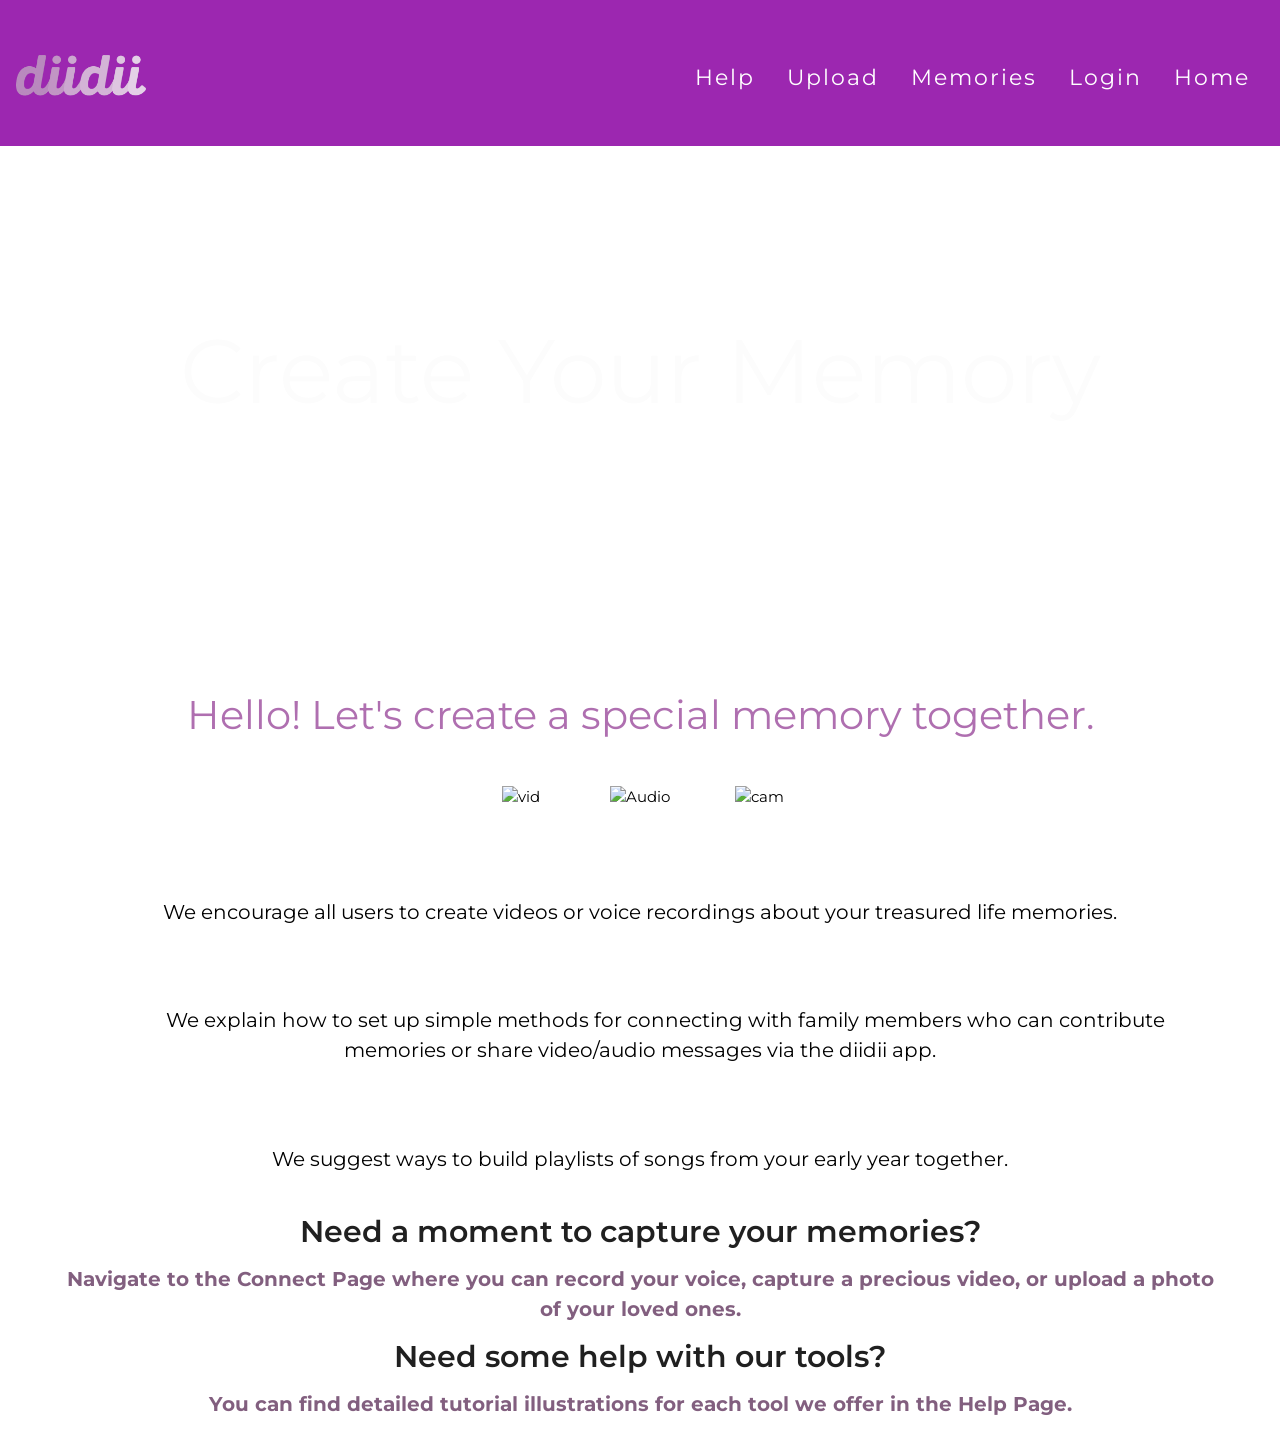
==== index.html @ b02aac6e "Add files via upload" ====
<!DOCTYPE html>
<link rel="stylesheet" href="https://www.w3schools.com/w3css/4/w3.css">
<link rel="stylesheet" href="styleH.css">
<!-- Header Menu of the Page -->

<body> 
    <!-- Top header menu containing logo and Navigation bar a href="#default" class="logo">CompanyLogo</a>--> 
        <!-- Navigation Menu --> 
    
        <div class="w3-top">
            <div class="profile-badge" id="profileBadge">Logged in as <span id="usernameDisplay"></span></div>
            <div class="w3-row w3-padding w3-purple">  
                  <div class = "logo"> 
                      <div id = "logo-img">
                          <img src = "logo_square-removebg-preview copy.png">
                      </div>
                  </div>
              <nav>
                  <a href="help.html">Help</a>
                  <a href="conect.html">Upload</a>
                  <a href="memories.html">Memories</a>
                  <a href="login.html">Login</a>
                  <a href="index.html">Home</a>
              </nav>
            </div>
        </div>

        <script>
            // Include the navbar
            fetch('navbar.html')
                .then(response => response.text())
                .then(data => {
                    document.getElementById('navbar').innerHTML = data;
    
                    // Check if the user is logged in and display the profile badge
                    fetch('/check-login')
                        .then(response => response.json())
                        .then(data => {
                            if (data.loggedIn) {
                                document.getElementById('usernameDisplay').textContent = data.username;
                                document.getElementById('profileBadge').style.display = 'block';
                            }
                        });
                });
        </script>
          
         <div class = "banner-area">
            <h2> Create Your Memory</h2>
        </div>
    <!-- About Container -->
    <div class = "content-area">
        <h2> Hello! Let's create a special memory together.</h2>
    <div class="row">
        <div class="column">
          <img src="https://img.freepik.com/premium-vector/video-camera-icon-isolated-white-background-vector-illustration_736051-747.jpg" alt="vid" style="width:100%">
        </div>
        <div class="column">
          <img src="https://static.vecteezy.com/system/resources/thumbnails/000/420/512/small/Multimedia__28138_29.jpg" alt="Audio" style="width:100%">
        </div>
        <div class="column">
          <img src="https://www.shutterstock.com/image-vector/camera-vector-icon-photo-line-600nw-1044036295.jpg" alt="cam" style="width:100%">
        </div>

    </div>
</div>

<div class = "picture-area">
    <div class = "wrapper"> 
         <h4> Reminisce, <br> </h4> <p1> We encourage all users to create videos or voice recordings about your treasured life memories.</p1>
         <h4>Socialize, <br> </h4>  <p1> &nbsp; &nbsp;  &nbsp; &nbsp; &nbsp;  We explain how to set up simple methods for connecting with family members who can contribute memories  or share video/audio messages via the diidii app.  </p1>
         <h4> & Relax with Music Suggestions! </h4> <p1>  We suggest ways to build playlists of songs from your early year together.</p1>
        </div>
   
        <div class = "background-area">
            <div class = "wrapper">
                   <h1>Need a moment to capture your memories? </h1> 
                    <p> Navigate to the Connect Page where you can record your voice, capture a precious video, or upload a photo of your loved ones. <br> </p>
                    <h2> Need some help with our tools? </h2>
                   <p> You can find detailed tutorial illustrations for each tool we offer in the Help Page.</p> <br>
            </div>
        </div>
        
       
</body>
---- styleH.css ----
@import url('https://fonts.googleapis.com/css2?family=Montserrat:ital,wght@0,100..900;1,100..900&display=swap');
*{
    margin:0;
    padding:0;
}
html {
  scroll-behavior: smooth;
}

/* BODY TEXT*/
body{
    font-family: 'Montserrat';
    text-align: center;
}

.wrapper {
    width: 90%;
    margin: 0 auto;
}
/* header background (i.e. size, color, position) */
header {
    width: 100%;
    height: 100px;
    background:rgb(148, 74, 159);
    position: fixed;
    top: 0px;
}

/* LOGO position on header */
.logo img{
   
     float: left;
    height: 130px;
    width: 130px;
    background: none;
 }
 

 .profile-badge {
  position: fixed;
  top: 10px;
  right: 10px;
  background-color: #6A0DAD;
  color: white;
  padding: 10px 20px;
  border-radius: 20px;
  display: none; /* Hidden by default */
}

/* navigation menu */
nav{
    float:right;
    line-height: 100px;
    padding-top: 20px;
}

/* style each item in menu (font, size, color) */
/* style each item in menu (font, size, color) */
nav a{
  text-decoration:none;
  font-family: 'Montserrat';
  letter-spacing: 2px;
  font-size: 22px;
  color: #fff;
  padding: 28px 14px;
}
/* Change the color of links on hover */
nav a:hover {
    background-color: rgb(222, 222, 222);
    color: rgb(0, 0, 0);
    font-family: 'Montserrat';
    
  }
/* Add picture banner */
  .banner-area{
    background-image: url(https://img.pikbest.com/wp/202343/delicate-pattern-watercolor-painting-on-canvas-abstract-art-with-soft-rose-gradient-and-light-purple-pink-hues-featuring-a-fragment-of-artwork-against-lilac-patterned-texture-backdrop_9941141.jpg!sw800);
    background-size: cover;
    background-position: center;
    height: 70vh;
    position: relative;
  }

  /* Add font size, type, and position for banner-text */
  .banner-area h2 {
    padding-top:23%;
    font-size: 90px;
    font-family:'Montserrat';
    color: rgb(252, 252, 252);
  }
  /* WHITE BACKGROUND UNDER HEADER PICTURE*/
  .content-area{
    position: relative;
    background: white;
    
  }
  .content-area h2{
    font-size: 40px;
    font-family: 'Montserrat';
    color: rgb(175, 111, 176);
    padding-top:35px;
    padding-bottom: 20px;
  }

  .picture-area {
    background-image: url(https://encrypted-tbn3.gstatic.com/images?q=tbn:ANd9GcQp9NOw0DLtUZXFYBihUFN2wVXEkZtXV1WikN2mC8Sk-9XRgC7O);
    background-size: cover;
    position: relative;
    background-position: center;
  }

 

  .picture-area p1 {
      font-size: 20px;
      font-family:'Montserrat';
      font-weight: 400;

  }

  .picture-area h4 {
    font-size: 2.6em;
    font-family: 'Montserrat';
    color: white;
   text-align: center;


  }

  .row {
    display:flex;
    justify-content: center;
  }
  .column {
    float: left;
    width: 9.33%;
    padding: 10px;
  }
  
 /* WHITE BACKGROUND UNDER HEADER PICTURE*/
 .background-area{
  position: relative;
  background-image: url(https://png.pngtree.com/thumb_back/fh260/background/20200923/pngtree-beautiful-elegant-pink-red-purple-watercolor-smudge-background-image_399307.jpg);
  background-size: cover;
  background-position: center;
}

.background-area p{
  font-family: 'Montserrat';
  font-weight: 700;
  font-size: 20px;
  text-align: center;
  color:rgb(130, 95, 127);
  
}
.background-area h1{
  font-size: 30px;
  font-weight:600;
  font-family:'Montserrat';
  color: rgb(32, 32, 32);
  
  padding-top:25px;
}

.background-area h2{
  font-size: 30px;
  font-weight:600;
  color: rgb(32, 32, 32);
  font-family:'Montserrat';
  
}
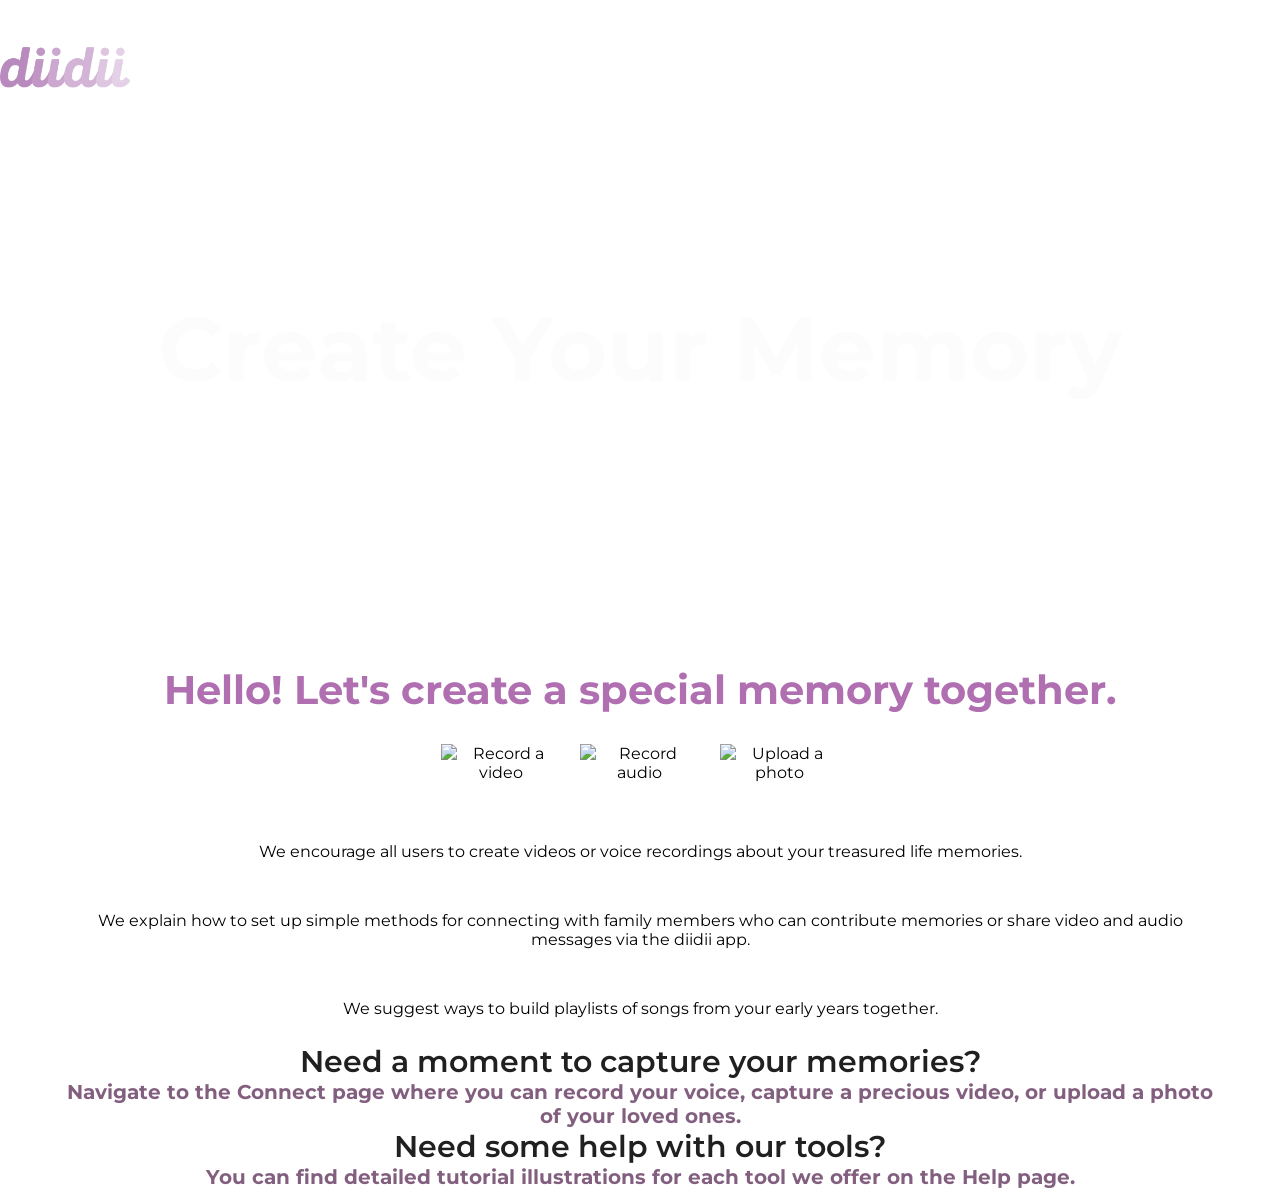
==== commit 0f1c5d94: "Update index.html" ====
--- a/index.html
+++ b/index.html
@@ -1,84 +1,97 @@
 <!DOCTYPE html>
-<link rel="stylesheet" href="https://www.w3schools.com/w3css/4/w3.css">
-<link rel="stylesheet" href="styleH.css">
-<!-- Header Menu of the Page -->
+<html lang="en">
+<head>
+  <meta charset="UTF-8">
+  <meta name="viewport" content="width=device-width, initial-scale=1.0">
+  <title>Create Your Memory — diidii</title>
+  <link rel="stylesheet" href="styleH.css">
+</head>
+<body>
 
-<body> 
-    <!-- Top header menu containing logo and Navigation bar a href="#default" class="logo">CompanyLogo</a>--> 
-        <!-- Navigation Menu --> 
-    
-        <div class="w3-top">
-            <div class="profile-badge" id="profileBadge">Logged in as <span id="usernameDisplay"></span></div>
-            <div class="w3-row w3-padding w3-purple">  
-                  <div class = "logo"> 
-                      <div id = "logo-img">
-                          <img src = "logo_square-removebg-preview copy.png">
-                      </div>
-                  </div>
-              <nav>
-                  <a href="help.html">Help</a>
-                  <a href="conect.html">Upload</a>
-                  <a href="memories.html">Memories</a>
-                  <a href="login.html">Login</a>
-                  <a href="index.html">Home</a>
-              </nav>
-            </div>
+  <!-- Top header: logo + nav -->
+  <div class="w3-top">
+    <div class="profile-badge" id="profileBadge">Logged in as <span id="usernameDisplay"></span></div>
+    <div class="w3-row w3-padding">
+      <div class="logo">
+        <div id="logo-img">
+          <img src="logo_square-removebg-preview copy.png" alt="diidii logo">
         </div>
+      </div>
+      <nav>
+        <a href="help.html">Help</a>
+        <a href="conect.html">Upload</a>
+        <a href="memories.html">Memories</a>
+        <a href="login.html">Login</a>
+        <a href="index.html">Home</a>
+      </nav>
+    </div>
+  </div>
 
-        <script>
-            // Include the navbar
-            fetch('navbar.html')
-                .then(response => response.text())
-                .then(data => {
-                    document.getElementById('navbar').innerHTML = data;
-    
-                    // Check if the user is logged in and display the profile badge
-                    fetch('/check-login')
-                        .then(response => response.json())
-                        .then(data => {
-                            if (data.loggedIn) {
-                                document.getElementById('usernameDisplay').textContent = data.username;
-                                document.getElementById('profileBadge').style.display = 'block';
-                            }
-                        });
-                });
-        </script>
-          
-         <div class = "banner-area">
-            <h2> Create Your Memory</h2>
-        </div>
-    <!-- About Container -->
-    <div class = "content-area">
-        <h2> Hello! Let's create a special memory together.</h2>
+  <script>
+    fetch('navbar.html')
+      .then(response => response.text())
+      .then(data => {
+        document.getElementById('navbar').innerHTML = data;
+
+        fetch('/check-login')
+          .then(response => response.json())
+          .then(data => {
+            if (data.loggedIn) {
+              document.getElementById('usernameDisplay').textContent = data.username;
+              document.getElementById('profileBadge').style.display = 'block';
+            }
+          });
+      });
+  </script>
+
+  <!-- Banner -->
+  <div class="banner-area">
+    <h2>Create Your Memory</h2>
+  </div>
+
+  <!-- Intro -->
+  <div class="content-area">
+    <h2>Hello! Let's create a special memory together.</h2>
     <div class="row">
-        <div class="column">
-          <img src="https://img.freepik.com/premium-vector/video-camera-icon-isolated-white-background-vector-illustration_736051-747.jpg" alt="vid" style="width:100%">
-        </div>
-        <div class="column">
-          <img src="https://static.vecteezy.com/system/resources/thumbnails/000/420/512/small/Multimedia__28138_29.jpg" alt="Audio" style="width:100%">
-        </div>
-        <div class="column">
-          <img src="https://www.shutterstock.com/image-vector/camera-vector-icon-photo-line-600nw-1044036295.jpg" alt="cam" style="width:100%">
-        </div>
+      <div class="column">
+        <img src="https://img.freepik.com/premium-vector/video-camera-icon-isolated-white-background-vector-illustration_736051-747.jpg" alt="Record a video">
+      </div>
+      <div class="column">
+        <img src="https://static.vecteezy.com/system/resources/thumbnails/000/420/512/small/Multimedia__28138_29.jpg" alt="Record audio">
+      </div>
+      <div class="column">
+        <img src="https://www.shutterstock.com/image-vector/camera-vector-icon-photo-line-600nw-1044036295.jpg" alt="Upload a photo">
+      </div>
+    </div>
+  </div>
 
+  <!-- Feature explainer -->
+  <div class="picture-area">
+    <div class="wrapper">
+      <div>
+        <h4>Reminisce</h4>
+        <p>We encourage all users to create videos or voice recordings about your treasured life memories.</p>
+      </div>
+      <div>
+        <h4>Socialize</h4>
+        <p>We explain how to set up simple methods for connecting with family members who can contribute memories or share video and audio messages via the diidii app.</p>
+      </div>
+      <div>
+        <h4>Relax with Music Suggestions</h4>
+        <p>We suggest ways to build playlists of songs from your early years together.</p>
+      </div>
     </div>
-</div>
+  </div>
 
-<div class = "picture-area">
-    <div class = "wrapper"> 
-         <h4> Reminisce, <br> </h4> <p1> We encourage all users to create videos or voice recordings about your treasured life memories.</p1>
-         <h4>Socialize, <br> </h4>  <p1> &nbsp; &nbsp;  &nbsp; &nbsp; &nbsp;  We explain how to set up simple methods for connecting with family members who can contribute memories  or share video/audio messages via the diidii app.  </p1>
-         <h4> & Relax with Music Suggestions! </h4> <p1>  We suggest ways to build playlists of songs from your early year together.</p1>
-        </div>
-   
-        <div class = "background-area">
-            <div class = "wrapper">
-                   <h1>Need a moment to capture your memories? </h1> 
-                    <p> Navigate to the Connect Page where you can record your voice, capture a precious video, or upload a photo of your loved ones. <br> </p>
-                    <h2> Need some help with our tools? </h2>
-                   <p> You can find detailed tutorial illustrations for each tool we offer in the Help Page.</p> <br>
-            </div>
-        </div>
-        
-       
-</body>+  <!-- CTA -->
+  <div class="background-area">
+    <div class="wrapper">
+      <h1>Need a moment to capture your memories?</h1>
+      <p>Navigate to the Connect page where you can record your voice, capture a precious video, or upload a photo of your loved ones.</p>
+      <h2>Need some help with our tools?</h2>
+      <p>You can find detailed tutorial illustrations for each tool we offer on the Help page.</p>
+    </div>
+  </div>
+
+</body>
+</html>
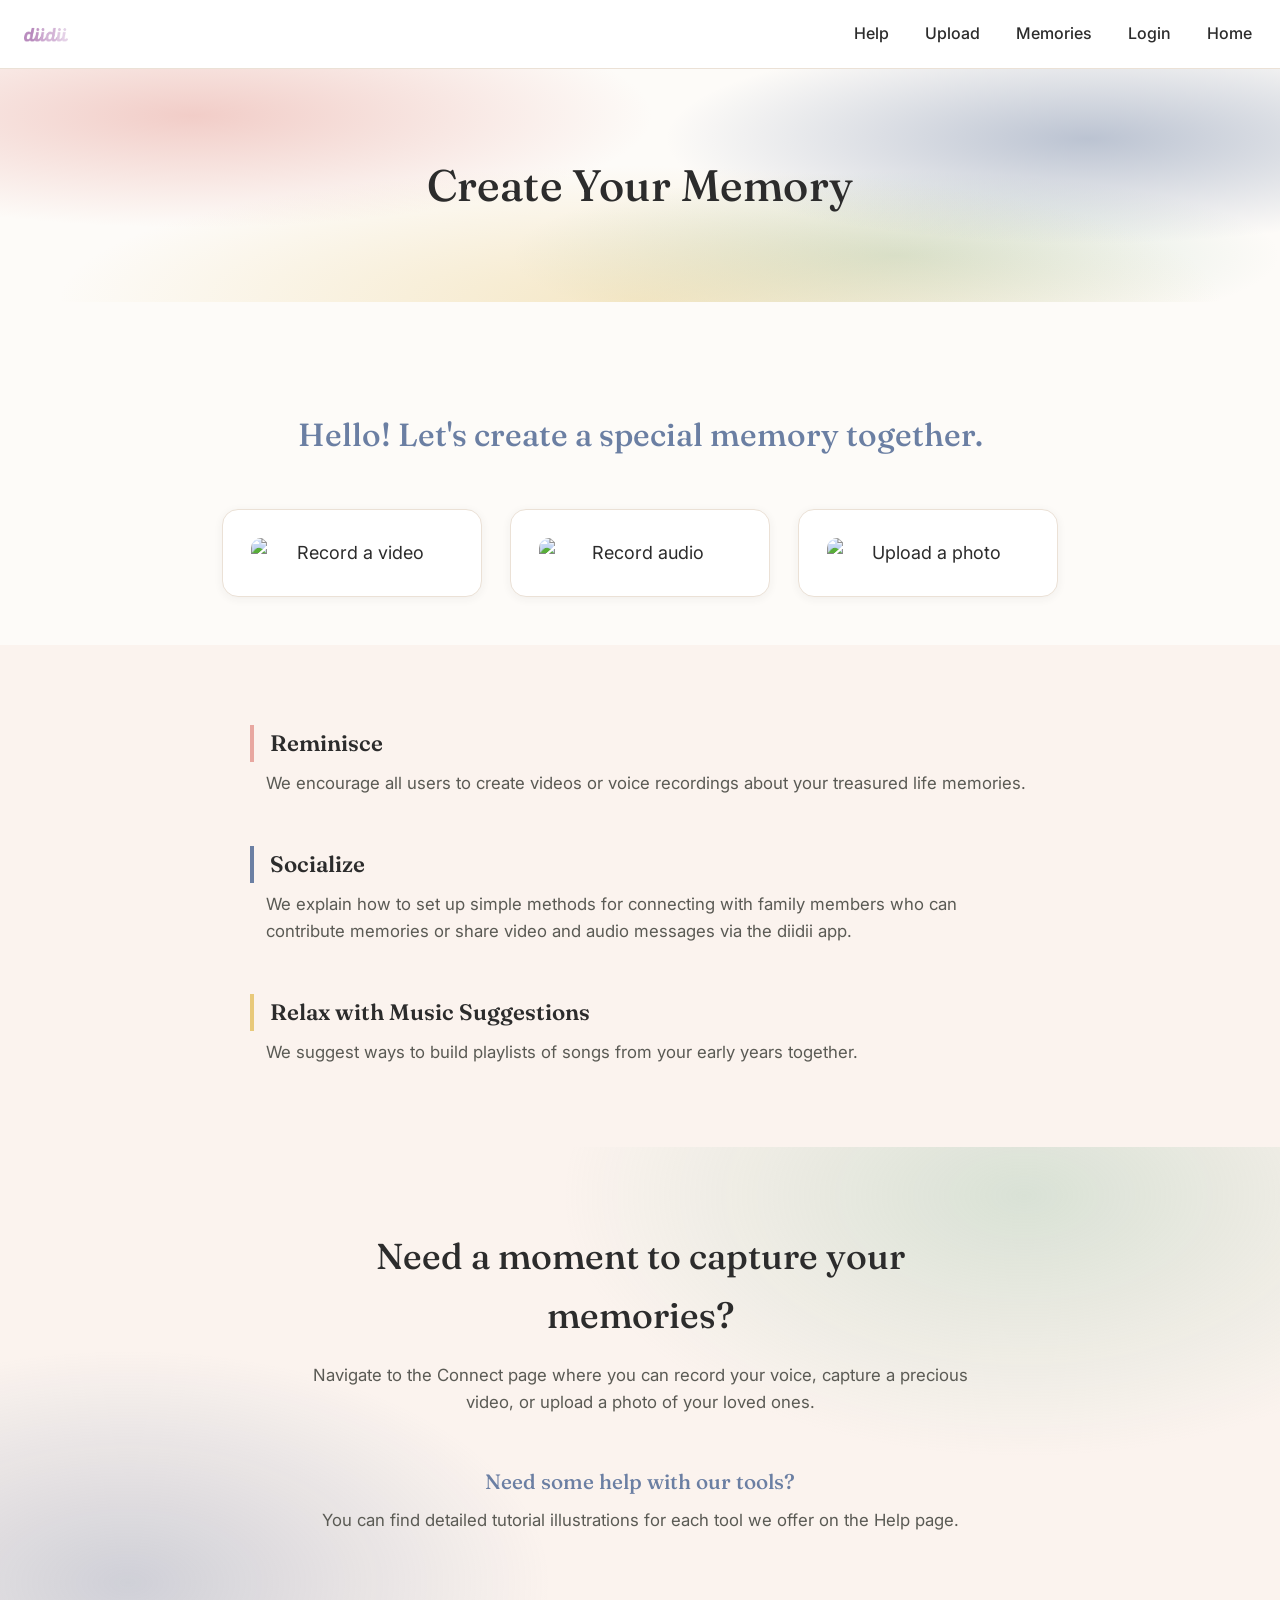
==== commit 3a1a1c5d: "Update index.html" ====
--- a/index.html
+++ b/index.html
@@ -88,7 +88,7 @@
     <div class="wrapper">
       <h1>Need a moment to capture your memories?</h1>
       <p>Navigate to the Connect page where you can record your voice, capture a precious video, or upload a photo of your loved ones.</p>
-      <h2>Need some help with our tools?</h2>
+      <h2>Need some help with our tools?</h1>
       <p>You can find detailed tutorial illustrations for each tool we offer on the Help page.</p>
     </div>
   </div>
--- a/styleH.css
+++ b/styleH.css
@@ -1,170 +1,282 @@
-@import url('https://fonts.googleapis.com/css2?family=Montserrat:ital,wght@0,100..900;1,100..900&display=swap');
-*{
-    margin:0;
-    padding:0;
-}
-html {
-  scroll-behavior: smooth;
-}
-
-/* BODY TEXT*/
-body{
-    font-family: 'Montserrat';
-    text-align: center;
-}
-
-.wrapper {
-    width: 90%;
-    margin: 0 auto;
-}
-/* header background (i.e. size, color, position) */
-header {
-    width: 100%;
-    height: 100px;
-    background:rgb(148, 74, 159);
-    position: fixed;
-    top: 0px;
-}
-
-/* LOGO position on header */
-.logo img{
-   
-     float: left;
-    height: 130px;
-    width: 130px;
-    background: none;
- }
- 
-
- .profile-badge {
-  position: fixed;
-  top: 10px;
-  right: 10px;
-  background-color: #6A0DAD;
-  color: white;
-  padding: 10px 20px;
-  border-radius: 20px;
-  display: none; /* Hidden by default */
-}
-
-/* navigation menu */
-nav{
-    float:right;
-    line-height: 100px;
-    padding-top: 20px;
-}
-
-/* style each item in menu (font, size, color) */
-/* style each item in menu (font, size, color) */
-nav a{
-  text-decoration:none;
-  font-family: 'Montserrat';
-  letter-spacing: 2px;
-  font-size: 22px;
-  color: #fff;
-  padding: 28px 14px;
-}
-/* Change the color of links on hover */
-nav a:hover {
-    background-color: rgb(222, 222, 222);
-    color: rgb(0, 0, 0);
-    font-family: 'Montserrat';
-    
-  }
-/* Add picture banner */
-  .banner-area{
-    background-image: url(https://img.pikbest.com/wp/202343/delicate-pattern-watercolor-painting-on-canvas-abstract-art-with-soft-rose-gradient-and-light-purple-pink-hues-featuring-a-fragment-of-artwork-against-lilac-patterned-texture-backdrop_9941141.jpg!sw800);
-    background-size: cover;
-    background-position: center;
-    height: 70vh;
-    position: relative;
-  }
-
-  /* Add font size, type, and position for banner-text */
-  .banner-area h2 {
-    padding-top:23%;
-    font-size: 90px;
-    font-family:'Montserrat';
-    color: rgb(252, 252, 252);
-  }
-  /* WHITE BACKGROUND UNDER HEADER PICTURE*/
-  .content-area{
-    position: relative;
-    background: white;
-    
-  }
-  .content-area h2{
-    font-size: 40px;
-    font-family: 'Montserrat';
-    color: rgb(175, 111, 176);
-    padding-top:35px;
-    padding-bottom: 20px;
-  }
-
-  .picture-area {
-    background-image: url(https://encrypted-tbn3.gstatic.com/images?q=tbn:ANd9GcQp9NOw0DLtUZXFYBihUFN2wVXEkZtXV1WikN2mC8Sk-9XRgC7O);
-    background-size: cover;
-    position: relative;
-    background-position: center;
-  }
-
- 
-
-  .picture-area p1 {
-      font-size: 20px;
-      font-family:'Montserrat';
-      font-weight: 400;
-
-  }
-
-  .picture-area h4 {
-    font-size: 2.6em;
-    font-family: 'Montserrat';
-    color: white;
-   text-align: center;
-
-
-  }
-
-  .row {
-    display:flex;
+/* ============================================
+   diidii — Memory Page Styles
+   Warm, calm, family-friendly, dementia-care aware
+   ============================================ */
+
+@import url('https://fonts.googleapis.com/css2?family=Fraunces:opsz,wght@9..144,400;9..144,500;9..144,600&family=Inter:wght@400;500;600&display=swap');
+
+:root {
+  /* Color tokens — soft pastel watercolor, matching diidii's brand imagery */
+  --color-bg: #FDFBF8;           /* warm off-white, lets watercolor accents lead */
+  --color-bg-soft: #FBF3EE;      /* faint blush panel */
+  --color-primary: #6B7FA3;      /* dusty pastel blue — main brand tone */
+  --color-primary-light: #9FB2CE;
+  --color-accent: #E8A7A0;       /* soft blush pink accent */
+  --color-accent-2: #E8C97A;     /* soft sandy yellow, secondary accent */
+  --color-accent-3: #9BC1A8;     /* soft sage, tertiary accent */
+  --color-text: #2C2C2C;
+  --color-text-soft: #5A5A54;
+  --color-border: #EBE1D6;
+  --color-white: #FFFFFF;
+
+  /* Type */
+  --font-heading: 'Fraunces', Georgia, serif;
+  --font-body: 'Inter', -apple-system, sans-serif;
+
+  /* Spacing scale */
+  --space-xs: 0.5rem;
+  --space-sm: 1rem;
+  --space-md: 1.75rem;
+  --space-lg: 3rem;
+  --space-xl: 5rem;
+
+  --radius: 16px;
+}
+
+* {
+  box-sizing: border-box;
+}
+
+body {
+  margin: 0;
+  font-family: var(--font-body);
+  background: var(--color-bg);
+  color: var(--color-text);
+  font-size: 18px; /* accessible base size */
+  line-height: 1.65;
+}
+
+img {
+  max-width: 100%;
+  display: block;
+}
+
+a {
+  color: var(--color-primary);
+  text-decoration: none;
+}
+
+/* ---------- Top bar / nav ---------- */
+
+.w3-top {
+  position: relative;
+}
+
+.profile-badge {
+  display: none;
+  background: var(--color-primary);
+  color: var(--color-white);
+  font-size: 0.85rem;
+  padding: 0.4rem 1rem;
+  text-align: right;
+}
+
+.w3-row.w3-padding {
+  display: flex;
+  align-items: center;
+  justify-content: space-between;
+  background: var(--color-white) !important;
+  border-bottom: 1px solid var(--color-border);
+  padding: 0.75rem 1.5rem !important;
+}
+
+.logo #logo-img img {
+  height: 44px;
+  width: auto;
+}
+
+nav {
+  display: flex;
+  gap: var(--space-md);
+}
+
+nav a {
+  color: var(--color-text);
+  font-family: var(--font-body);
+  font-weight: 500;
+  font-size: 1rem;
+  padding: 0.5rem 0.25rem;
+  border-bottom: 2px solid transparent;
+  transition: border-color 0.2s ease;
+}
+
+nav a:hover,
+nav a:focus-visible {
+  border-bottom-color: var(--color-accent);
+  outline: none;
+}
+
+/* ---------- Banner ---------- */
+
+.banner-area {
+  position: relative;
+  background:
+    radial-gradient(ellipse 60% 80% at 15% 20%, rgba(232, 167, 160, 0.55), transparent 60%),
+    radial-gradient(ellipse 55% 75% at 85% 30%, rgba(107, 127, 163, 0.45), transparent 60%),
+    radial-gradient(ellipse 70% 90% at 50% 100%, rgba(232, 201, 122, 0.4), transparent 65%),
+    radial-gradient(ellipse 50% 60% at 70% 80%, rgba(155, 193, 168, 0.4), transparent 60%),
+    var(--color-bg);
+  padding: var(--space-xl) var(--space-md);
+  text-align: center;
+  overflow: hidden;
+}
+
+.banner-area h2 {
+  font-family: var(--font-heading);
+  font-weight: 500;
+  color: var(--color-text);
+  font-size: clamp(1.75rem, 4vw, 2.75rem);
+  margin: 0;
+  letter-spacing: 0.01em;
+  position: relative;
+}
+
+/* ---------- Content / intro ---------- */
+
+.content-area {
+  max-width: 960px;
+  margin: 0 auto;
+  padding: var(--space-xl) var(--space-md) var(--space-lg);
+  text-align: center;
+}
+
+.content-area h2 {
+  font-family: var(--font-heading);
+  font-weight: 500;
+  font-size: clamp(1.5rem, 3vw, 2rem);
+  color: var(--color-primary);
+  margin-bottom: var(--space-lg);
+}
+
+.row {
+  display: flex;
+  flex-wrap: wrap;
+  gap: var(--space-md);
+  justify-content: center;
+}
+
+.column {
+  flex: 1 1 220px;
+  max-width: 260px;
+  background: var(--color-white);
+  border: 1px solid var(--color-border);
+  border-radius: var(--radius);
+  padding: var(--space-md);
+  box-shadow: 0 2px 10px rgba(44, 44, 44, 0.06);
+}
+
+.column img {
+  border-radius: 10px;
+}
+
+/* ---------- Feature / picture area ---------- */
+
+.picture-area {
+  background: var(--color-bg-soft);
+  padding: var(--space-xl) var(--space-md);
+}
+
+.picture-area .wrapper {
+  max-width: 780px;
+  margin: 0 auto;
+  display: grid;
+  gap: var(--space-lg);
+}
+
+.picture-area h4 {
+  font-family: var(--font-heading);
+  font-weight: 600;
+  font-size: 1.4rem;
+  color: var(--color-text);
+  margin: 0 0 var(--space-xs);
+  padding-left: var(--space-sm);
+  border-left: 4px solid var(--color-accent);
+}
+
+.picture-area .wrapper > div:nth-child(2) h4 {
+  border-left-color: var(--color-primary);
+}
+
+.picture-area .wrapper > div:nth-child(3) h4 {
+  border-left-color: var(--color-accent-2);
+}
+
+.picture-area p,
+.picture-area p1 {
+  font-family: var(--font-body);
+  font-size: 1.05rem;
+  color: var(--color-text-soft);
+  margin: 0;
+  padding-left: var(--space-sm);
+  display: block;
+}
+
+/* ---------- Background / CTA area ---------- */
+
+.background-area {
+  background:
+    radial-gradient(ellipse 60% 90% at 80% 10%, rgba(155, 193, 168, 0.35), transparent 60%),
+    radial-gradient(ellipse 55% 80% at 10% 90%, rgba(107, 127, 163, 0.3), transparent 60%),
+    var(--color-bg-soft);
+  padding: var(--space-xl) var(--space-md);
+}
+
+.background-area .wrapper {
+  max-width: 700px;
+  margin: 0 auto;
+  text-align: center;
+  color: var(--color-text);
+}
+
+.background-area h1 {
+  font-family: var(--font-heading);
+  font-weight: 500;
+  font-size: clamp(1.6rem, 3.5vw, 2.25rem);
+  margin: 0 0 var(--space-sm);
+  color: var(--color-text);
+}
+
+.background-area h2 {
+  font-family: var(--font-heading);
+  font-weight: 500;
+  font-size: 1.3rem;
+  color: var(--color-primary);
+  margin: var(--space-lg) 0 var(--space-xs);
+}
+
+.background-area p {
+  font-family: var(--font-body);
+  font-size: 1.05rem;
+  color: var(--color-text-soft);
+  margin: 0 0 var(--space-sm);
+}
+
+/* ---------- Responsive ---------- */
+
+@media (max-width: 640px) {
+  .w3-row.w3-padding {
+    flex-direction: column;
+    gap: var(--space-sm);
+  }
+  nav {
+    flex-wrap: wrap;
     justify-content: center;
-  }
-  .column {
-    float: left;
-    width: 9.33%;
-    padding: 10px;
-  }
-  
- /* WHITE BACKGROUND UNDER HEADER PICTURE*/
- .background-area{
-  position: relative;
-  background-image: url(https://png.pngtree.com/thumb_back/fh260/background/20200923/pngtree-beautiful-elegant-pink-red-purple-watercolor-smudge-background-image_399307.jpg);
-  background-size: cover;
-  background-position: center;
-}
-
-.background-area p{
-  font-family: 'Montserrat';
-  font-weight: 700;
-  font-size: 20px;
-  text-align: center;
-  color:rgb(130, 95, 127);
-  
-}
-.background-area h1{
-  font-size: 30px;
-  font-weight:600;
-  font-family:'Montserrat';
-  color: rgb(32, 32, 32);
-  
-  padding-top:25px;
-}
-
-.background-area h2{
-  font-size: 30px;
-  font-weight:600;
-  color: rgb(32, 32, 32);
-  font-family:'Montserrat';
-  
-}
+    gap: var(--space-sm);
+  }
+  body {
+    font-size: 17px;
+  }
+}
+
+/* ---------- Accessibility ---------- */
+
+:focus-visible {
+  outline: 3px solid var(--color-accent);
+  outline-offset: 2px;
+}
+
+@media (prefers-reduced-motion: reduce) {
+  * {
+    transition: none !important;
+  }
+}
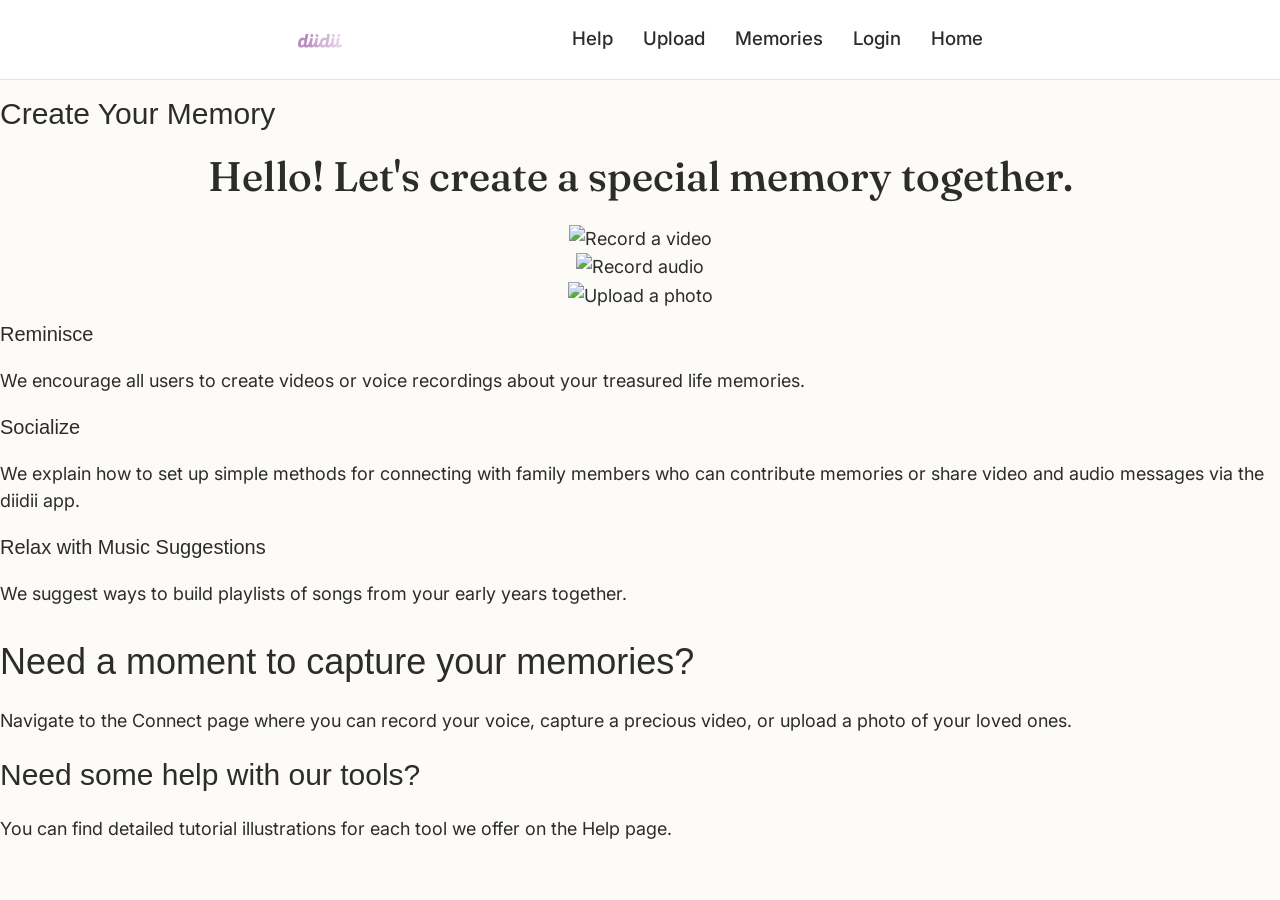
==== commit f62b2655: "Update index.html" ====
--- a/index.html
+++ b/index.html
@@ -1,33 +1,223 @@
 <!DOCTYPE html>
 <html lang="en">
 <head>
-  <meta charset="UTF-8">
-  <meta name="viewport" content="width=device-width, initial-scale=1.0">
-  <title>Create Your Memory — diidii</title>
-  <link rel="stylesheet" href="styleH.css">
+    <meta charset="UTF-8">
+    <meta name="viewport" content="width=device-width, initial-scale=1.0">
+    <link rel="stylesheet" href="https://www.w3schools.com/w3css/4/w3.css">
+    <title>Memories</title>
+
+    <style>
+        @import url('https://fonts.googleapis.com/css2?family=Fraunces:opsz,wght@9..144,400;9..144,500;9..144,600&family=Inter:wght@400;500;600&display=swap');
+
+        :root {
+            --color-bg: #FDFBF8;
+            --color-bg-soft: #FBF3EE;
+            --color-primary: #6B7FA3;
+            --color-accent: #E8A7A0;
+            --color-text: #2C2C2C;
+            --color-text-soft: #5A5A54;
+            --color-border: #EBE1D6;
+            --color-white: #FFFFFF;
+            --font-heading: 'Fraunces', Georgia, serif;
+            --font-body: 'Inter', -apple-system, sans-serif;
+            --space-sm: 1rem;
+            --space-md: 1.75rem;
+            --space-lg: 3rem;
+            --space-xl: 5rem;
+            --radius: 16px;
+        }
+
+        * { 
+            box-sizing: border-box; 
+        }
+
+        body {
+            margin: 0;
+            font-family: var(--font-body);
+            background: var(--color-bg);
+            color: var(--color-text);
+            font-size: 18px;
+            display: flex;
+            flex-direction: column;
+            min-height: 100vh;
+        }
+
+        /* --- Navbar Layout --- */
+        .login-navbar-row {
+            display: flex !important;
+            align-items: center !important;
+            justify-content: space-between !important;
+            background: var(--color-white) !important;
+            border-bottom: 1px solid var(--color-border);
+            padding: 0 4.5rem !important;
+            height: 80px !important;
+        }
+
+        .logo, #logo-img, .logo #logo-img img {
+            height: 44px !important;
+            max-height: 44px !important;
+            width: auto !important;
+        }
+
+        nav {
+            display: flex !important;
+            align-items: center !important;
+            gap: 2rem;
+        }
+
+        nav a {
+            color: var(--color-text) !important;
+            font-family: var(--font-body);
+            font-weight: 500;
+            font-size: 1.25rem;
+            text-decoration: none;
+        }
+
+        /* --- Canvas & Page Context Elements --- */
+        .page-wrapper {
+            flex: 1;
+            display: flex;
+            flex-direction: column;
+            background: radial-gradient(ellipse 60% 80% at 15% 20%, rgba(216, 180, 222, 0.4), transparent 60%), 
+                        radial-gradient(ellipse 55% 75% at 85% 30%, rgba(174, 198, 232, 0.35), transparent 60%), 
+                        radial-gradient(ellipse 70% 90% at 50% 100%, rgba(232, 180, 210, 0.3), transparent 65%), 
+                        var(--color-bg);
+            padding: calc(var(--space-xl) + 40px) var(--space-sm) var(--space-xl); /* Balanced offset below the navbar */
+            align-items: center;
+        }
+
+        .content-area {
+            max-width: 1024px;
+            width: 100%;
+            margin: 0 auto;
+            text-align: center;
+        }
+
+        .content-area h2 {
+            font-family: var(--font-heading);
+            font-weight: 500;
+            font-size: 2.75rem;
+            color: var(--color-text);
+            margin-top: 0;
+            margin-bottom: var(--space-sm);
+        }
+
+        /* --- Helpful User Alert Note --- */
+      /* --- Helpful User Alert Note --- */
+.info-note {
+    font-family: var(--font-body);
+    font-size: 1.1rem;
+    color: #4A5568; /* Slightly darker grey for better readability */
+    max-width: 650px;
+    margin: var(--space-md) auto var(--space-lg) auto;
+    background-color: #FFFDF9; /* solid, warm tint instead of transparent */
+    border: 2px solid var(--color-border); /* Slightly thicker border */
+    padding: 1rem 2rem;
+    border-radius: var(--radius); /* Matches your page container curvature scale */
+    display: inline-block;
+    box-shadow: 0 2px 10px rgba(0, 0, 0, 0.02); /* Very soft shadow to make it pop */
+    text-align: left; /* Keeps the text alignment easy to read */
+}
+        /* --- Memory Grid Cards Layout --- */
+        .memory-grid {
+            display: flex;
+            flex-wrap: wrap;
+            gap: 24px;
+            justify-content: center;
+            padding: var(--space-sm);
+        }
+
+        .memory-item {
+            flex: 1 1 260px;
+            max-width: 280px;
+            background: var(--color-white);
+            border: 1px solid var(--color-border);
+            border-radius: var(--radius);
+            padding: var(--space-sm);
+            box-shadow: 0 4px 15px rgba(44, 44, 44, 0.04);
+            transition: transform 0.2s ease, box-shadow 0.2s ease;
+        }
+
+        .memory-item:hover {
+            transform: translateY(-4px);
+            box-shadow: 0 8px 25px rgba(44, 44, 44, 0.08);
+        }
+
+        .memory-item img {
+            width: 100%;
+            height: 200px;
+            object-fit: cover;
+            border-radius: 10px;
+            margin-bottom: var(--space-sm);
+            border: 1px solid var(--color-border);
+        }
+
+        .memory-item video, 
+        .memory-item audio {
+            width: 100%;
+            margin-bottom: var(--space-sm);
+            border-radius: 8px;
+        }
+
+        .file-name {
+            font-family: var(--font-body);
+            font-weight: 600;
+            font-size: 1.05rem;
+            color: var(--color-text);
+            margin: 5px 0;
+            word-break: break-all;
+            text-align: left;
+            padding-left: 4px;
+        }
+
+        .status-message {
+            font-family: var(--font-body);
+            color: var(--color-text-soft);
+            font-size: 1.2rem;
+            font-style: italic;
+            margin-top: var(--space-md);
+        }
+
+        footer { 
+            text-align: center; 
+            padding: var(--space-md); 
+            background: var(--color-white); 
+            border-top: 1px solid var(--color-border); 
+            font-size: 0.9rem; 
+            color: var(--color-text-soft); 
+        }
+
+        @media (max-width: 640px) {
+            .login-navbar-row {
+                padding: 0 1.5rem !important;
+            }
+            .memory-item {
+                max-width: 100%;
+            }
+        }
+    </style>
 </head>
 <body>
 
-  <!-- Top header: logo + nav -->
-  <div class="w3-top">
-    <div class="profile-badge" id="profileBadge">Logged in as <span id="usernameDisplay"></span></div>
-    <div class="w3-row w3-padding">
-      <div class="logo">
-        <div id="logo-img">
-          <img src="logo_square-removebg-preview copy.png" alt="diidii logo">
+    <div class="w3-top">
+        <div class="profile-badge" id="profileBadge" style="display: none;">Logged in as <span id="usernameDisplay"></span></div>
+        <div class="w3-row w3-padding w3-white login-navbar-row">  
+            <div class="logo"> 
+                <div id="logo-img">
+                    <img src="logo_square-removebg-preview copy.png" alt="diidii logo">
+                </div>
+            </div>
+            <nav>
+                <a href="help.html">Help</a>
+                <a href="conect.html">Upload</a>
+                <a href="memories.html">Memories</a>
+                <a href="login.html">Login</a>
+                <a href="index.html">Home</a>
+            </nav>
         </div>
-      </div>
-      <nav>
-        <a href="help.html">Help</a>
-        <a href="conect.html">Upload</a>
-        <a href="memories.html">Memories</a>
-        <a href="login.html">Login</a>
-        <a href="index.html">Home</a>
-      </nav>
-    </div>
-  </div>
-
-  <script>
+    </div>
+
+   
     fetch('navbar.html')
       .then(response => response.text())
       .then(data => {
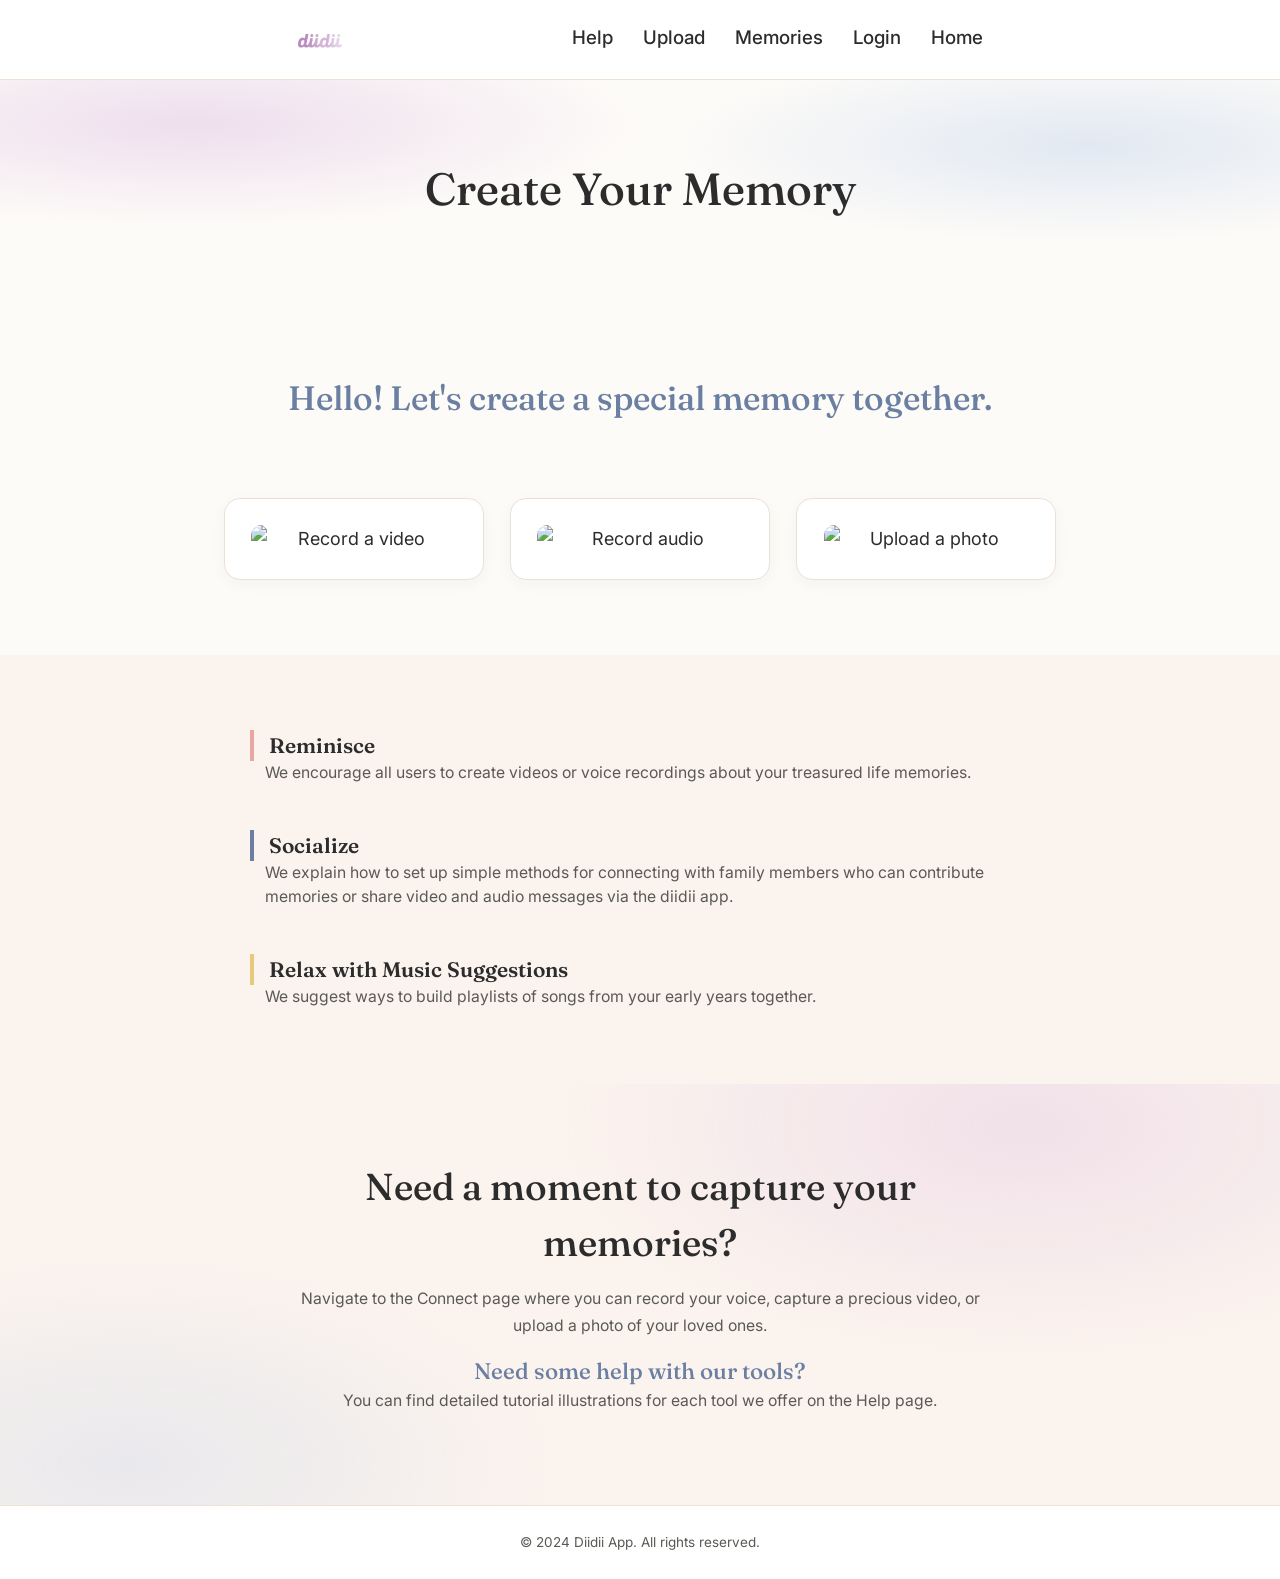
==== commit e974aecf: "Update index.html" ====
--- a/index.html
+++ b/index.html
@@ -4,7 +4,7 @@
     <meta charset="UTF-8">
     <meta name="viewport" content="width=device-width, initial-scale=1.0">
     <link rel="stylesheet" href="https://www.w3schools.com/w3css/4/w3.css">
-    <title>Memories</title>
+    <title>Home - diidii</title>
 
     <style>
         @import url('https://fonts.googleapis.com/css2?family=Fraunces:opsz,wght@9..144,400;9..144,500;9..144,600&family=Inter:wght@400;500;600&display=swap');
@@ -14,6 +14,7 @@
             --color-bg-soft: #FBF3EE;
             --color-primary: #6B7FA3;
             --color-accent: #E8A7A0;
+            --color-accent-2: #E8C97A;
             --color-text: #2C2C2C;
             --color-text-soft: #5A5A54;
             --color-border: #EBE1D6;
@@ -71,113 +72,164 @@
             font-weight: 500;
             font-size: 1.25rem;
             text-decoration: none;
-        }
-
-        /* --- Canvas & Page Context Elements --- */
+            border-bottom: 2px solid transparent;
+            padding: 0.25rem 0;
+            transition: border-color 0.2s ease;
+        }
+
+        nav a:hover {
+            border-bottom-color: var(--color-accent);
+        }
+
+        /* --- Page Wrapper Canvas Layout --- */
         .page-wrapper {
             flex: 1;
             display: flex;
             flex-direction: column;
+            margin-top: 80px; /* Offset for fixed top navbar */
+        }
+
+        /* --- Banner Area --- */
+        .banner-area {
             background: radial-gradient(ellipse 60% 80% at 15% 20%, rgba(216, 180, 222, 0.4), transparent 60%), 
                         radial-gradient(ellipse 55% 75% at 85% 30%, rgba(174, 198, 232, 0.35), transparent 60%), 
-                        radial-gradient(ellipse 70% 90% at 50% 100%, rgba(232, 180, 210, 0.3), transparent 65%), 
                         var(--color-bg);
-            padding: calc(var(--space-xl) + 40px) var(--space-sm) var(--space-xl); /* Balanced offset below the navbar */
-            align-items: center;
-        }
-
+            padding: var(--space-xl) var(--space-md);
+            text-align: center;
+        }
+
+        .banner-area h2 {
+            font-family: var(--font-heading);
+            font-weight: 500;
+            font-size: clamp(2rem, 5vw, 3rem);
+            color: var(--color-text);
+            margin: 0;
+        }
+
+        /* --- Content Layout --- */
         .content-area {
-            max-width: 1024px;
+            max-width: 960px;
             width: 100%;
             margin: 0 auto;
+            padding: var(--space-xl) var(--space-md);
             text-align: center;
         }
 
         .content-area h2 {
             font-family: var(--font-heading);
             font-weight: 500;
-            font-size: 2.75rem;
-            color: var(--color-text);
+            font-size: clamp(1.5rem, 3.5vw, 2.25rem);
+            color: var(--color-primary);
             margin-top: 0;
-            margin-bottom: var(--space-sm);
-        }
-
-        /* --- Helpful User Alert Note --- */
-      /* --- Helpful User Alert Note --- */
-.info-note {
-    font-family: var(--font-body);
-    font-size: 1.1rem;
-    color: #4A5568; /* Slightly darker grey for better readability */
-    max-width: 650px;
-    margin: var(--space-md) auto var(--space-lg) auto;
-    background-color: #FFFDF9; /* solid, warm tint instead of transparent */
-    border: 2px solid var(--color-border); /* Slightly thicker border */
-    padding: 1rem 2rem;
-    border-radius: var(--radius); /* Matches your page container curvature scale */
-    display: inline-block;
-    box-shadow: 0 2px 10px rgba(0, 0, 0, 0.02); /* Very soft shadow to make it pop */
-    text-align: left; /* Keeps the text alignment easy to read */
-}
-        /* --- Memory Grid Cards Layout --- */
-        .memory-grid {
+            margin-bottom: var(--space-xl);
+        }
+
+        .row {
             display: flex;
             flex-wrap: wrap;
-            gap: 24px;
+            gap: var(--space-md);
             justify-content: center;
-            padding: var(--space-sm);
-        }
-
-        .memory-item {
-            flex: 1 1 260px;
-            max-width: 280px;
+        }
+
+        .column {
+            flex: 1 1 220px;
+            max-width: 260px;
             background: var(--color-white);
             border: 1px solid var(--color-border);
             border-radius: var(--radius);
-            padding: var(--space-sm);
+            padding: var(--space-md);
             box-shadow: 0 4px 15px rgba(44, 44, 44, 0.04);
-            transition: transform 0.2s ease, box-shadow 0.2s ease;
-        }
-
-        .memory-item:hover {
-            transform: translateY(-4px);
-            box-shadow: 0 8px 25px rgba(44, 44, 44, 0.08);
-        }
-
-        .memory-item img {
+            display: flex;
+            align-items: center;
+            justify-content: center;
+        }
+
+        .column img {
             width: 100%;
-            height: 200px;
-            object-fit: cover;
+            height: auto;
             border-radius: 10px;
-            margin-bottom: var(--space-sm);
-            border: 1px solid var(--color-border);
-        }
-
-        .memory-item video, 
-        .memory-item audio {
-            width: 100%;
-            margin-bottom: var(--space-sm);
-            border-radius: 8px;
-        }
-
-        .file-name {
+            object-fit: contain;
+        }
+
+        /* --- Feature Highlights --- */
+        .picture-area {
+            background: var(--color-bg-soft);
+            padding: var(--space-xl) var(--space-md);
+        }
+
+        .picture-area .wrapper {
+            max-width: 780px;
+            margin: 0 auto;
+            display: grid;
+            gap: var(--space-lg);
+            text-align: left;
+        }
+
+        .picture-area h4 {
+            font-family: var(--font-heading);
+            font-weight: 600;
+            font-size: 1.4rem;
+            color: var(--color-text);
+            margin: 0 0 var(--space-xs);
+            padding-left: var(--space-sm);
+            border-left: 4px solid var(--color-accent);
+        }
+
+        .picture-area .wrapper > div:nth-child(2) h4 {
+            border-left-color: var(--color-primary);
+        }
+
+        .picture-area .wrapper > div:nth-child(3) h4 {
+            border-left-color: var(--color-accent-2);
+        }
+
+        .picture-area p {
             font-family: var(--font-body);
-            font-weight: 600;
             font-size: 1.05rem;
+            color: var(--color-text-soft);
+            margin: 0;
+            padding-left: var(--space-sm);
+        }
+
+        /* --- Call to Action Container --- */
+        .background-area {
+            background: radial-gradient(ellipse 60% 90% at 80% 10%, rgba(210, 170, 220, 0.25), transparent 60%),
+                        radial-gradient(ellipse 55% 80% at 10% 90%, rgba(160, 190, 230, 0.2), transparent 60%),
+                        var(--color-bg-soft);
+            padding: var(--space-xl) var(--space-md);
+            text-align: center;
+        }
+
+        .background-area .wrapper {
+            max-width: 700px;
+            margin: 0 auto;
+        }
+
+        .background-area h1 {
+            font-family: var(--font-heading);
+            font-weight: 500;
+            font-size: clamp(1.75rem, 4vw, 2.5rem);
+            margin: 0 0 var(--space-sm);
             color: var(--color-text);
-            margin: 5px 0;
-            word-break: break-all;
-            text-align: left;
-            padding-left: 4px;
-        }
-
-        .status-message {
+        }
+
+        .background-area h2 {
+            font-family: var(--font-heading);
+            font-weight: 500;
+            font-size: 1.5rem;
+            color: var(--color-primary);
+            margin: var(--space-lg) 0 var(--space-xs);
+        }
+
+        .background-area p {
             font-family: var(--font-body);
+            font-size: 1.05rem;
             color: var(--color-text-soft);
-            font-size: 1.2rem;
-            font-style: italic;
-            margin-top: var(--space-md);
-        }
-
+            margin: 0 0 var(--space-sm);
+            line-height: 1.7;
+        }
+
+        /* --- Footer --- */
         footer { 
             text-align: center; 
             padding: var(--space-md); 
@@ -190,9 +242,22 @@
         @media (max-width: 640px) {
             .login-navbar-row {
                 padding: 0 1.5rem !important;
-            }
-            .memory-item {
-                max-width: 100%;
+                flex-direction: column;
+                height: auto !important;
+                padding-top: 1rem !important;
+                padding-bottom: 1rem !important;
+                gap: 1rem;
+            }
+            .page-wrapper {
+                margin-top: 140px;
+            }
+            nav {
+                gap: 1rem;
+                flex-wrap: wrap;
+                justify-content: center;
+            }
+            nav a {
+                font-size: 1.1rem;
             }
         }
     </style>
@@ -217,71 +282,76 @@
         </div>
     </div>
 
-   
-    fetch('navbar.html')
-      .then(response => response.text())
-      .then(data => {
-        document.getElementById('navbar').innerHTML = data;
-
-        fetch('/check-login')
-          .then(response => response.json())
-          .then(data => {
-            if (data.loggedIn) {
-              document.getElementById('usernameDisplay').textContent = data.username;
-              document.getElementById('profileBadge').style.display = 'block';
-            }
-          });
-      });
-  </script>
-
-  <!-- Banner -->
-  <div class="banner-area">
-    <h2>Create Your Memory</h2>
-  </div>
-
-  <!-- Intro -->
-  <div class="content-area">
-    <h2>Hello! Let's create a special memory together.</h2>
-    <div class="row">
-      <div class="column">
-        <img src="https://img.freepik.com/premium-vector/video-camera-icon-isolated-white-background-vector-illustration_736051-747.jpg" alt="Record a video">
-      </div>
-      <div class="column">
-        <img src="https://static.vecteezy.com/system/resources/thumbnails/000/420/512/small/Multimedia__28138_29.jpg" alt="Record audio">
-      </div>
-      <div class="column">
-        <img src="https://www.shutterstock.com/image-vector/camera-vector-icon-photo-line-600nw-1044036295.jpg" alt="Upload a photo">
-      </div>
+    <div class="page-wrapper">
+        
+        <div class="banner-area">
+            <h2>Create Your Memory</h2>
+        </div>
+         
+        <div class="content-area">
+            <h2>Hello! Let's create a special memory together.</h2>
+            <div class="row">
+                <div class="column">
+                    <img src="https://img.freepik.com/premium-vector/video-camera-icon-isolated-white-background-vector-illustration_736051-747.jpg" alt="Record a video">
+                </div>
+                <div class="column">
+                    <img src="https://static.vecteezy.com/system/resources/thumbnails/000/420/512/small/Multimedia__28138_29.jpg" alt="Record audio">
+                </div>
+                <div class="column">
+                    <img src="https://www.shutterstock.com/image-vector/camera-vector-icon-photo-line-600nw-1044036295.jpg" alt="Upload a photo">
+                </div>
+            </div>
+        </div>
+         
+        <div class="picture-area">
+            <div class="wrapper">
+                <div>
+                    <h4>Reminisce</h4>
+                    <p>We encourage all users to create videos or voice recordings about your treasured life memories.</p>
+                </div>
+                <div>
+                    <h4>Socialize</h4>
+                    <p>We explain how to set up simple methods for connecting with family members who can contribute memories or share video and audio messages via the diidii app.</p>
+                </div>
+                <div>
+                    <h4>Relax with Music Suggestions</h4>
+                    <p>We suggest ways to build playlists of songs from your early years together.</p>
+                </div>
+            </div>
+        </div>
+         
+        <div class="background-area">
+            <div class="wrapper">
+                <h1>Need a moment to capture your memories?</h1>
+                <p>Navigate to the Connect page where you can record your voice, capture a precious video, or upload a photo of your loved ones.</p>
+                
+                <h2>Need some help with our tools?</h2>
+                <p>You can find detailed tutorial illustrations for each tool we offer on the Help page.</p>
+            </div>
+        </div>
+
+        <footer>
+            &copy; 2024 Diidii App. All rights reserved.
+        </footer>
     </div>
-  </div>
-
-  <!-- Feature explainer -->
-  <div class="picture-area">
-    <div class="wrapper">
-      <div>
-        <h4>Reminisce</h4>
-        <p>We encourage all users to create videos or voice recordings about your treasured life memories.</p>
-      </div>
-      <div>
-        <h4>Socialize</h4>
-        <p>We explain how to set up simple methods for connecting with family members who can contribute memories or share video and audio messages via the diidii app.</p>
-      </div>
-      <div>
-        <h4>Relax with Music Suggestions</h4>
-        <p>We suggest ways to build playlists of songs from your early years together.</p>
-      </div>
-    </div>
-  </div>
-
-  <!-- CTA -->
-  <div class="background-area">
-    <div class="wrapper">
-      <h1>Need a moment to capture your memories?</h1>
-      <p>Navigate to the Connect page where you can record your voice, capture a precious video, or upload a photo of your loved ones.</p>
-      <h2>Need some help with our tools?</h1>
-      <p>You can find detailed tutorial illustrations for each tool we offer on the Help page.</p>
-    </div>
-  </div>
-
+
+    <script>
+        // Clean asynchronous login verification
+        async function checkLoginState() {
+            try {
+                const response = await fetch('/check-login');
+                if (response.ok) {
+                    const data = await response.json();
+                    if (data.loggedIn) {
+                        document.getElementById('usernameDisplay').textContent = data.username;
+                        document.getElementById('profileBadge').style.display = 'block';
+                    }
+                }
+            } catch (err) {
+                console.log("Local standalone server: Dynamic state query bypassed.");
+            }
+        }
+        checkLoginState();
+    </script>
 </body>
 </html>
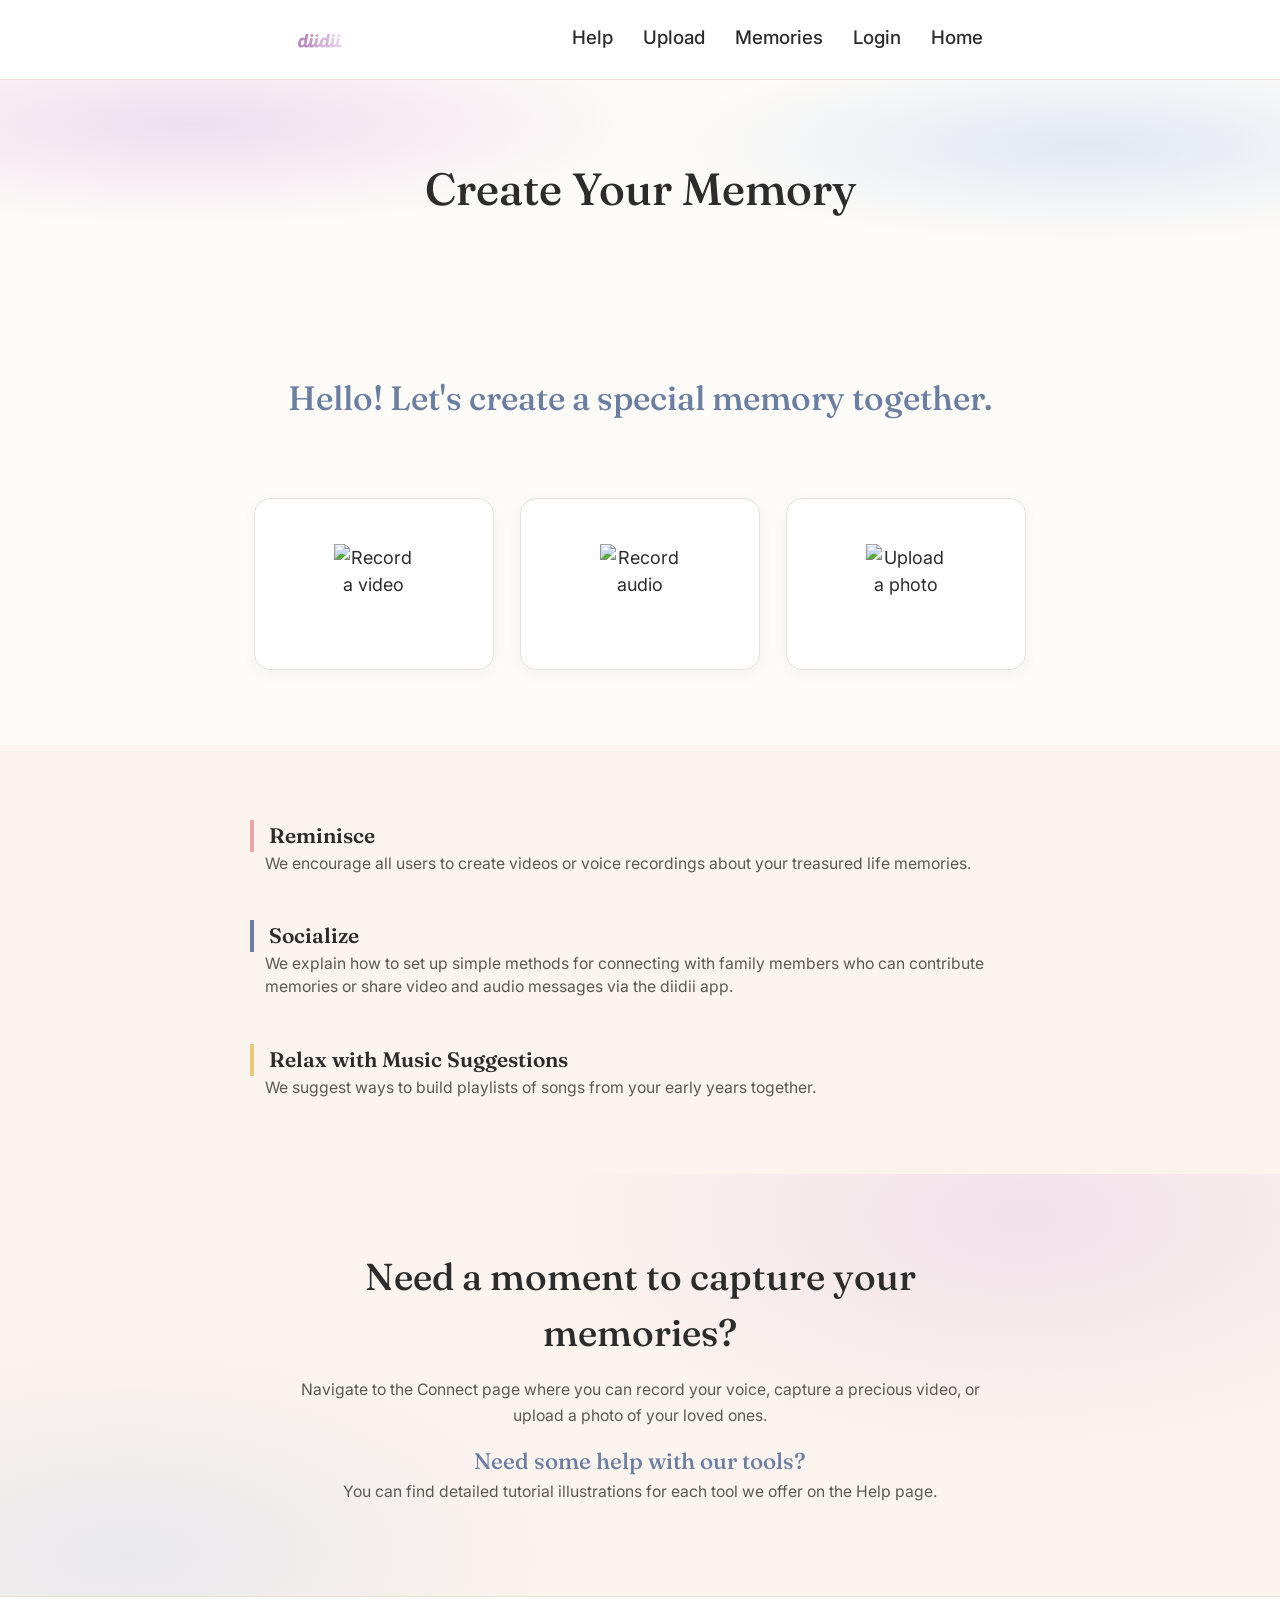
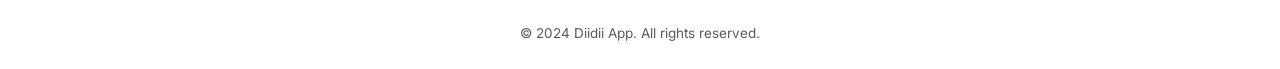
==== commit 4af386e2: "Update index.html" ====
--- a/index.html
+++ b/index.html
@@ -106,7 +106,7 @@
             margin: 0;
         }
 
-        /* --- Content Layout --- */
+        /* --- Content Layout Area --- */
         .content-area {
             max-width: 960px;
             width: 100%;
@@ -124,31 +124,36 @@
             margin-bottom: var(--space-xl);
         }
 
+        /* --- Compact Home Media Grid Rows --- */
         .row {
             display: flex;
             flex-wrap: wrap;
             gap: var(--space-md);
             justify-content: center;
+            margin-top: var(--space-md);
         }
 
         .column {
-            flex: 1 1 220px;
-            max-width: 260px;
+            flex: 1 1 200px;
+            max-width: 240px;
             background: var(--color-white);
             border: 1px solid var(--color-border);
             border-radius: var(--radius);
-            padding: var(--space-md);
+            padding: var(--space-lg) var(--space-md);
             box-shadow: 0 4px 15px rgba(44, 44, 44, 0.04);
             display: flex;
+            flex-direction: column;
             align-items: center;
             justify-content: center;
         }
 
+        /* Constrains image icons to fit inside cards properly */
         .column img {
-            width: 100%;
-            height: auto;
-            border-radius: 10px;
+            width: 80px !important;
+            height: 80px !important;
             object-fit: contain;
+            border-radius: 0px;
+            margin: 0 auto;
         }
 
         /* --- Feature Highlights --- */
@@ -336,7 +341,6 @@
     </div>
 
     <script>
-        // Clean asynchronous login verification
         async function checkLoginState() {
             try {
                 const response = await fetch('/check-login');
@@ -348,7 +352,7 @@
                     }
                 }
             } catch (err) {
-                console.log("Local standalone server: Dynamic state query bypassed.");
+                console.log("Local server offline mode active.");
             }
         }
         checkLoginState();
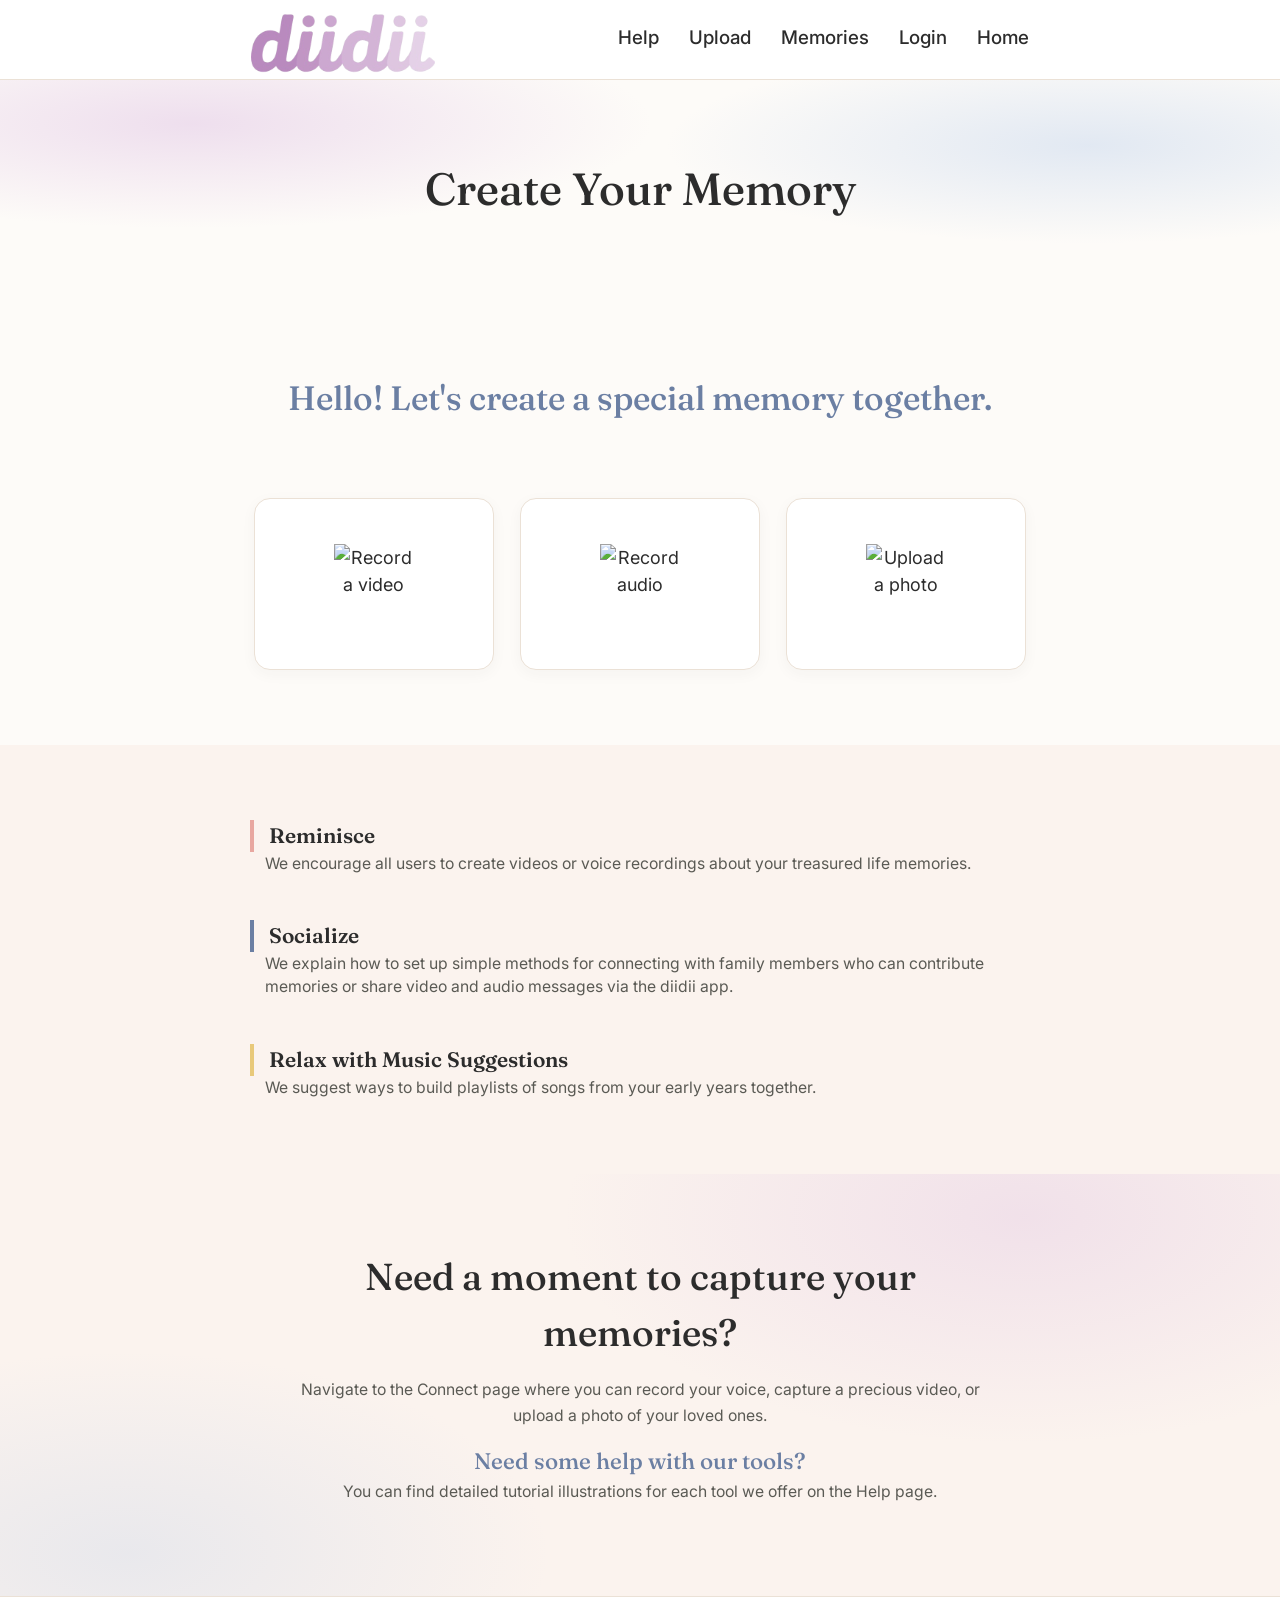
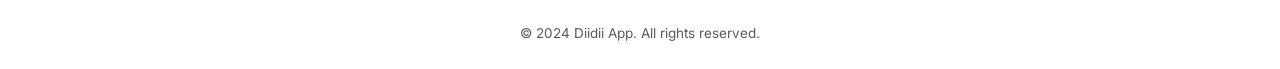
==== commit 6d4bdf59: "Update index.html" ====
--- a/index.html
+++ b/index.html
@@ -55,8 +55,8 @@
         }
 
         .logo, #logo-img, .logo #logo-img img {
-            height: 44px !important;
-            max-height: 44px !important;
+            height: 184px !important;
+            max-height: 184px !important;
             width: auto !important;
         }
 
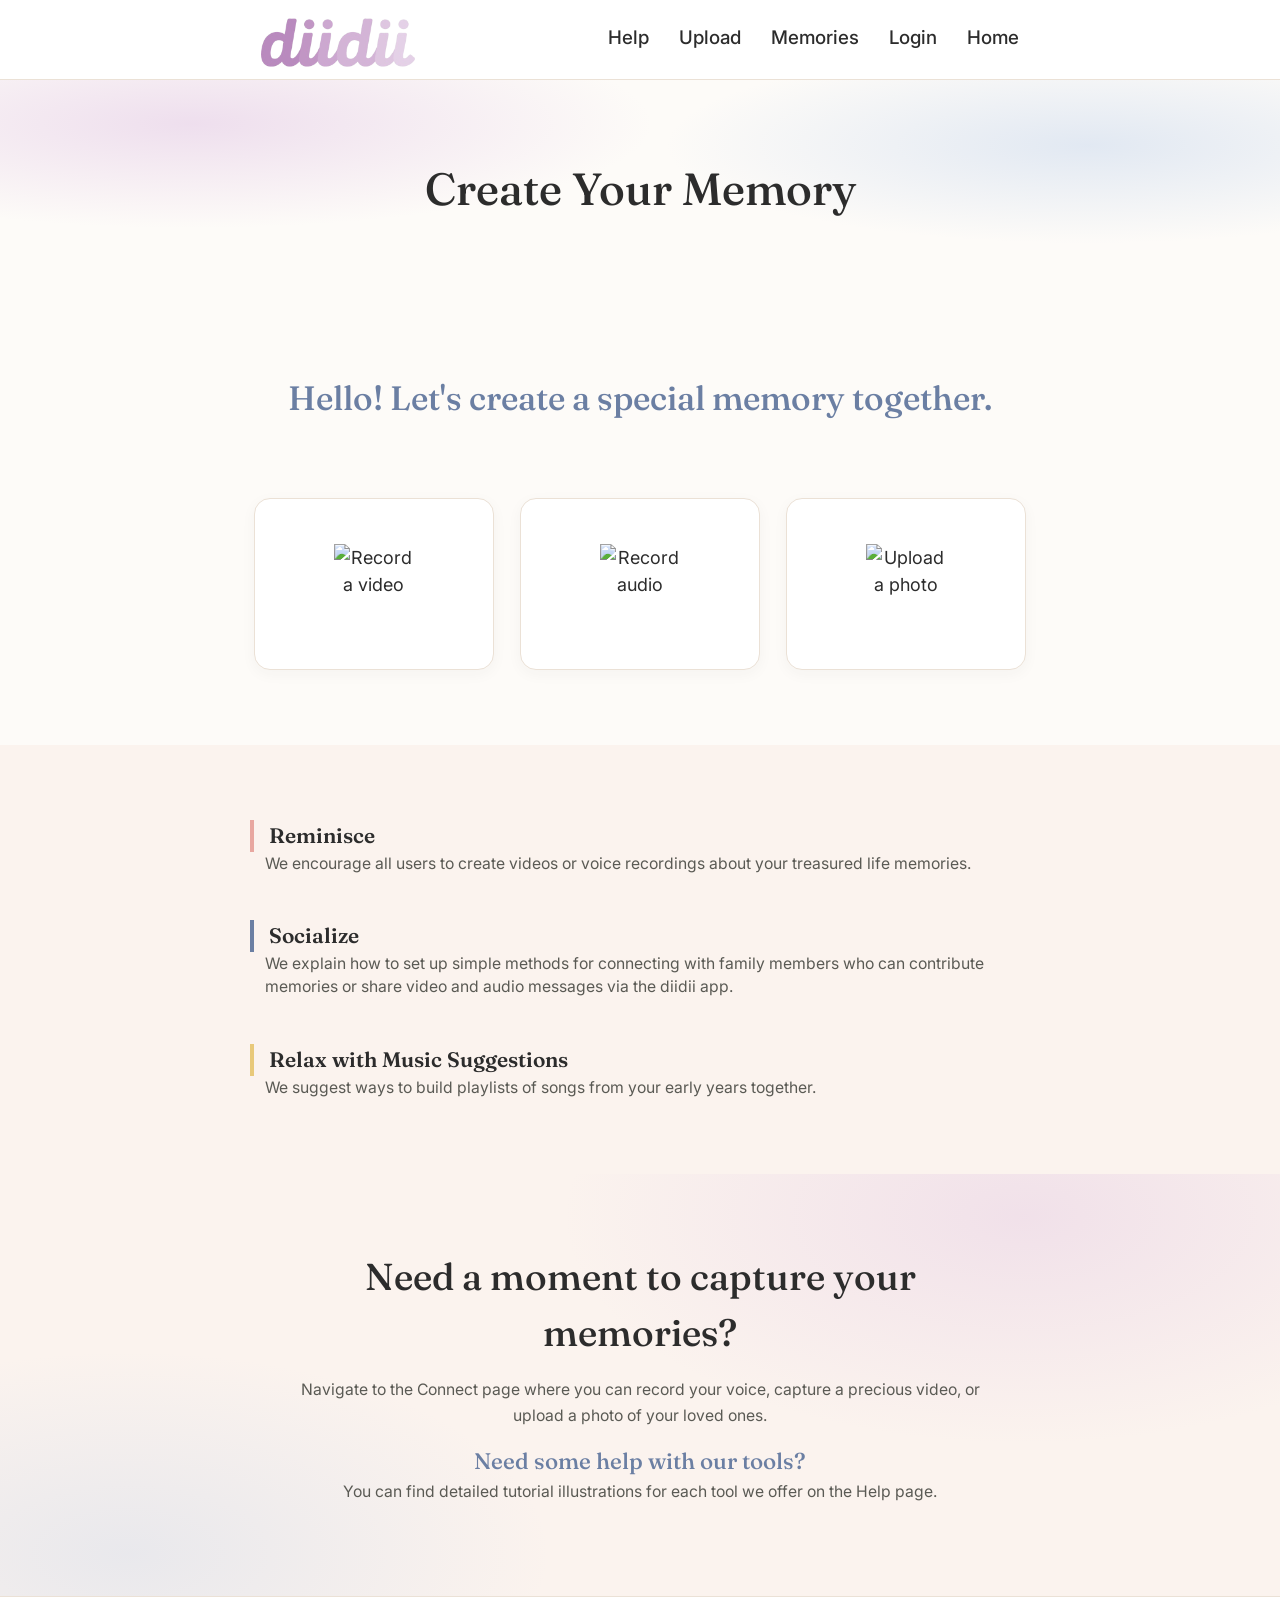
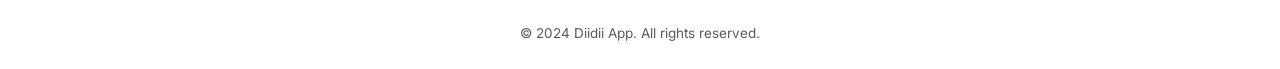
==== commit 3f2fc560: "Update index.html" ====
--- a/index.html
+++ b/index.html
@@ -55,8 +55,8 @@
         }
 
         .logo, #logo-img, .logo #logo-img img {
-            height: 184px !important;
-            max-height: 184px !important;
+            height: 154px !important;
+            max-height: 154px !important;
             width: auto !important;
         }
 
